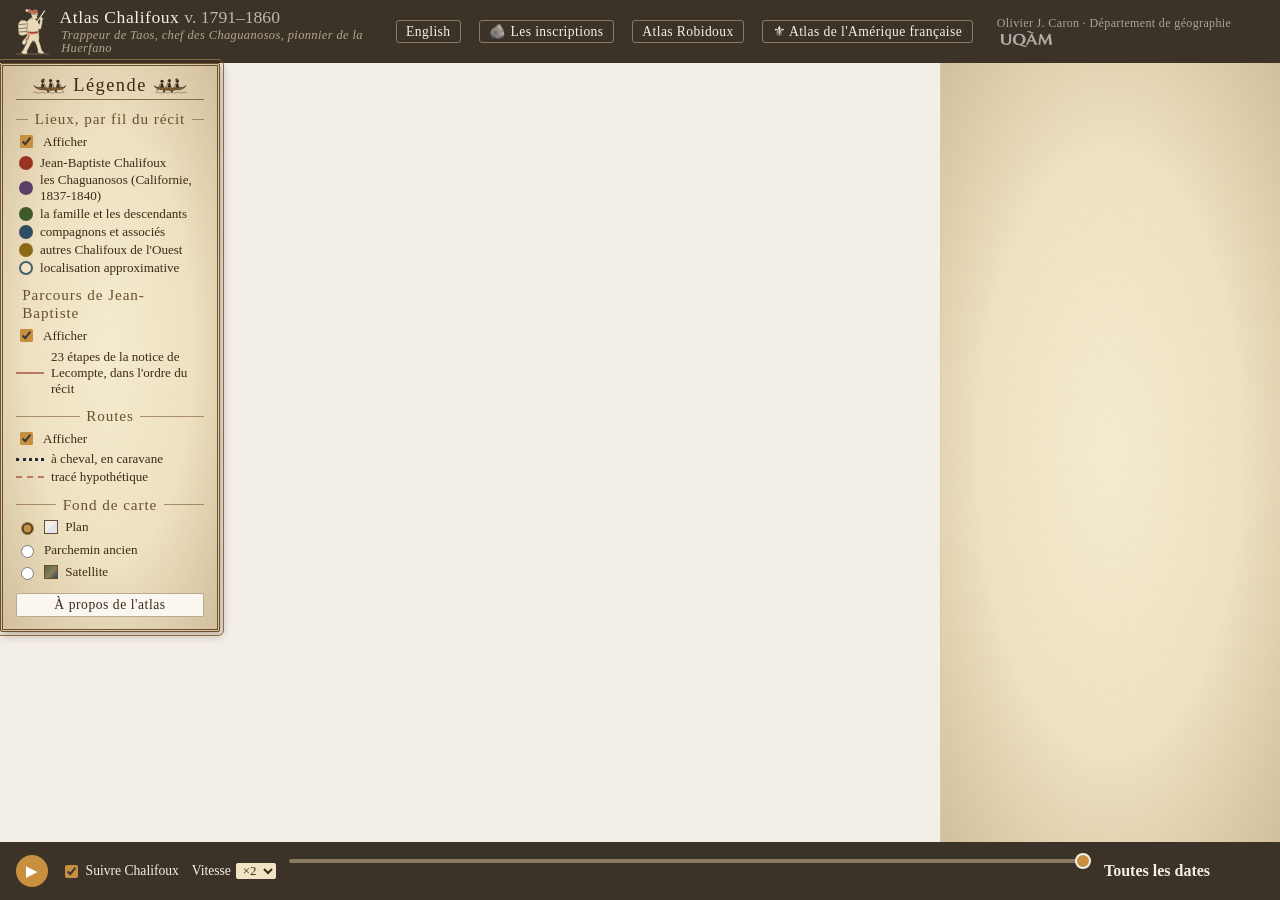
==== index.html @ 0ca5118f "Ajoute le parcours numéroté de Jean-Baptiste (les 23 étapes de la notice de Lecompte, reliées dans l" ====
<!DOCTYPE html>
<html lang="fr">
<head>
  <meta charset="utf-8">
  <meta name="viewport" content="width=device-width, initial-scale=1">
  <title>Atlas géohistorique — Jean-Baptiste Chalifoux (v. 1791–1860)</title>
  <meta name="author" content="Olivier J. Caron, Département de géographie, UQAM">
  <link rel="stylesheet" href="https://unpkg.com/maplibre-gl@5/dist/maplibre-gl.css">
  <link rel="preconnect" href="https://fonts.googleapis.com">
  <link rel="preconnect" href="https://fonts.gstatic.com" crossorigin>
  <link rel="stylesheet" href="https://fonts.googleapis.com/css2?family=IM+Fell+English:ital@0;1&family=IM+Fell+English+SC&display=swap">
  <link rel="icon" href="images/coureur-des-bois.svg" type="image/svg+xml">
  <link rel="stylesheet" href="css/style.css?v=202611192200">
</head>
<body>
  <header class="barre">
    <img class="embleme" src="images/coureur-des-bois-clair.svg" alt="" width="34" height="47" style="filter:none;height:47px">
    <div class="titre">
      <h1>Atlas Chalifoux <span>v. 1791–1860</span></h1>
      <p class="projet">Trappeur de Taos, chef des Chaguanosos, pionnier de la Huerfano</p>
    </div>
    <a class="lien-reseau lien-langue" href="index-en.html" hreflang="en" lang="en" title="English version">English</a>
    <a class="lien-reseau" href="inscriptions.html" title="« B. Chalifou », 1835 : les inscriptions de la piste du Willow Creek">🪨 Les inscriptions</a>
    <a class="lien-reseau" href="https://geolas2023.github.io/Les-Robidoux/" title="Atlas de la famille Robidoux, compagnons de Chalifoux">Atlas Robidoux</a>
    <a class="lien-reseau" href="https://geolas2023.github.io/Atlas-Les-Canadiens-Fran-ais-de-l-Ouest/" title="Accueil du réseau : tous les atlas des francophones d'Amérique du Nord">⚜ Atlas de l'Amérique française</a>
    <p class="credit"><a href="https://professeurs.uqam.ca/professeur/caron.olivier/" target="_blank" rel="noopener" title="Page de professeur, UQAM">Olivier J. Caron</a> · <a href="https://geo.uqam.ca/" target="_blank" rel="noopener" title="Département de géographie de l'UQAM">Département de géographie</a> <a href="https://uqam.ca" title="Université du Québec à Montréal"><img class="logo-uqam" src="images/uqam-logo.svg" alt="UQAM"></a></p>
  </header>

  <main class="contenu">
    <div id="carte" aria-label="Carte interactive">
      <!-- Habillage de la carte (parchemin, bords brûlés, coins, rose des vents) : décor seulement, ne capte pas les clics -->
      <div class="parchemin" aria-hidden="true">
        <span class="coin hg"></span><span class="coin hd"></span><span class="coin bg"></span><span class="coin bd"></span>
        <img class="rose" src="images/rose-des-vents.svg" alt="">
      </div>
      <details id="legende-carte" class="legende-carte" open>
        <summary>Légende</summary>
        <h3>Lieux, par fil du récit</h3>
        <label><input type="checkbox" id="c-lieux" checked> Afficher</label>
        <ul>
          <li><i class="pt baptiste"></i> Jean-Baptiste Chalifoux</li>
          <li><i class="pt chaguanosos"></i> les Chaguanosos (Californie, 1837-1840)</li>
          <li><i class="pt famille"></i> la famille et les descendants</li>
          <li><i class="pt compagnons"></i> compagnons et associés</li>
          <li><i class="pt homonymes"></i> autres Chalifoux de l'Ouest</li>
          <li><i class="pt incertain"></i> localisation approximative</li>
        </ul>
        <h3>Parcours de Jean-Baptiste</h3>
        <label><input type="checkbox" id="c-parcours" checked> Afficher</label>
        <ul>
          <li><i class="ln parcours"></i> 23 étapes de la notice de Lecompte, dans l'ordre du récit</li>
        </ul>
        <h3>Routes</h3>
        <label><input type="checkbox" id="c-trajets" checked> Afficher</label>
        <ul>
          <li><i class="ln terre"></i> à cheval, en caravane</li>
          <li><i class="ln hypo"></i> tracé hypothétique</li>
        </ul>
        <h3>Fond de carte</h3>
        <div class="choix-fond" role="radiogroup" aria-label="Fond de carte">
          <label><input type="radio" name="fond" value="plan" checked><i class="sw plan"></i> Plan</label>
          <label><input type="radio" name="fond" value="parchemin"><i class="sw parchemin"></i> Parchemin ancien</label>
          <label><input type="radio" name="fond" value="satellite"><i class="sw satellite"></i> Satellite</label>
        </div>
        <button type="button" id="btn-apropos" class="btn-apropos">À propos de l'atlas</button>
      </details>
    </div>
    <aside id="panneau" aria-live="polite" aria-label="Journal de bord"></aside>
  </main>

  <footer class="timeline">
    <button id="lecture" aria-label="Lecture">▶</button>
    <label class="suivi" title="La carte suit Chalifoux : envol vers chaque lieu, le cavalier parcourt chaque route"><input type="checkbox" id="suivi" checked> Suivre Chalifoux</label>
    <label class="suivi" title="Vitesse de la visite animée">Vitesse
      <select id="vitesse" aria-label="Vitesse de la visite">
        <option value="1">×1</option>
        <option value="2" selected>×2</option>
        <option value="4">×4</option>
      </select>
    </label>
    <div class="piste">
      <input type="range" id="curseur" min="0" max="814" step="1" value="814" aria-label="Date affichée">
      <div id="graduation" aria-hidden="true"></div>
    </div>
    <output id="date-affichee">Toutes les dates</output>
  </footer>

  <div id="lightbox" class="lightbox" hidden role="dialog" aria-modal="true" aria-label="Photo agrandie">
    <button type="button" id="lb-fermer" class="lb-fermer" aria-label="Fermer">✕</button>
    <button type="button" id="lb-prec" class="lb-nav lb-prec" aria-label="Photo précédente">‹</button>
    <figure class="lb-cadre">
      <img id="lb-image" src="" alt="">
      <figcaption><span id="lb-legende"></span> <a id="lb-ouvrir" href="#" target="_blank" rel="noopener">Ouvrir en taille réelle ↗</a></figcaption>
    </figure>
    <button type="button" id="lb-suiv" class="lb-nav lb-suiv" aria-label="Photo suivante">›</button>
  </div>

  <script src="https://unpkg.com/maplibre-gl@5/dist/maplibre-gl.js"></script>
  <script src="https://cdn.jsdelivr.net/npm/topojson-client@3/dist/topojson-client.min.js"></script>
  <script src="js/fonds.js?v=202611191700"></script>
  <script src="js/app.js?v=202611192200"></script>
  <script src="js/visite.js?v=202611191700"></script>
  <script src="js/langue.js"></script>
</body>
</html>
---- css/style.css ----
/* =====================================================================
   Atlas Chalifoux — même habillage que l'Atlas Aubry
   Bandeau et timeline brun foncé, fond de carte clair, légende en cartouche et journal de bord
   sur parchemin (encre sépia, IM Fell English), accents ocre.
   ===================================================================== */
:root {
  --encre: #3d2a17; --encre-pale: #6b4f2e; --sepia: #8a6a44; --rouge: #8b2e1f; --or: #c8903e;
  --velin: #f1e4c4; --parchemin: #f4efe6; --parchemin-fonce: #e3cfa3; --bois: #3b3328; --bois-clair: #5a4d3c;
  --grain: url("data:image/svg+xml;utf8,<svg xmlns='http://www.w3.org/2000/svg' width='200' height='200'><filter id='n'><feTurbulence type='fractalNoise' baseFrequency='.8' numOctaves='3' stitchTiles='stitch'/><feColorMatrix values='0 0 0 0 .35  0 0 0 0 .25  0 0 0 0 .12  0 0 0 .09 0'/></filter><rect width='100%' height='100%' filter='url(%23n)'/></svg>");
  --taches: url("data:image/svg+xml;utf8,<svg xmlns='http://www.w3.org/2000/svg' width='900' height='700'><filter id='t'><feTurbulence type='fractalNoise' baseFrequency='.006' numOctaves='4' seed='3'/><feColorMatrix values='0 0 0 0 .16  0 0 0 0 .30  0 0 0 0 .40  0 0 0 -1.6 .8'/></filter><rect width='100%' height='100%' filter='url(%23t)'/></svg>");
  --fell: 'IM Fell English', Georgia, 'Times New Roman', serif;
  --fell-sc: 'IM Fell English SC', 'IM Fell English', Georgia, serif;
  --pirate: 'IM Fell English SC', 'IM Fell English', Georgia, serif;
}
* { box-sizing: border-box; }
html, body { margin: 0; height: 100%; font-family: var(--fell); color: var(--encre); background: var(--bois); }
body { display: grid; grid-template-rows: auto 1fr auto; }

/* ---------- Bandeau ---------- */
.barre { display: flex; align-items: center; gap: .7rem; padding: .35rem 1rem; color: var(--velin);
  background: var(--bois) var(--grain); border-bottom: 3px double var(--or); }
.barre h1 { font-family: var(--pirate); font-weight: normal; font-size: 1.9rem; margin: 0; letter-spacing: .04em; color: var(--or);
  text-shadow: 0 1px 0 #000, 0 0 8px rgba(217, 180, 106, .25); }
.barre h1 span { font-family: var(--fell); font-size: 1.05rem; color: var(--velin); opacity: .75; letter-spacing: .08em; }
.barre .titre { display: flex; flex-direction: column; line-height: 1; }
.barre .projet { margin: .15rem 0 0 .1rem; font-family: var(--fell); font-style: italic; font-size: .95rem; color: var(--velin); opacity: .85; letter-spacing: .03em; }
.embleme { height: 45px; width: auto; filter: invert(88%) sepia(30%) saturate(500%) hue-rotate(350deg) brightness(.95); transform-origin: 50% 90%; }
.embleme.tangue { animation: tangage 1.6s ease-in-out infinite alternate; }
.credit { margin: 0 0 0 auto; font-size: .8rem; opacity: .7; letter-spacing: .03em; }
.credit a { color: inherit; text-decoration: none; }
.credit a:hover { text-decoration: underline; }
.barre .lien-reseau { margin-left: auto; color: var(--or); text-decoration: none; font-size: .95rem; letter-spacing: .03em;
  border: 1px solid var(--or); border-radius: 3px; padding: .15rem .6rem; white-space: nowrap; }
.barre .lien-reseau:hover { background: var(--or); color: var(--bois); }
.barre .lien-reseau + .credit { margin-left: .9rem; }
.credit .logo-uqam { height: 1.4em; width: auto; vertical-align: -0.35em; margin-left: .35em; }
@keyframes tangage { from { transform: rotate(-4deg) translateY(0); } to { transform: rotate(4deg) translateY(-2px); } }

/* ---------- Carte et habillage ---------- */
.contenu { display: grid; grid-template-columns: 1fr; min-height: 0; position: relative; }
#carte { min-height: 0; position: relative; background: var(--parchemin); }
.parchemin { position: absolute; inset: 0; pointer-events: none; z-index: 1; }
/* grain du papier et taches d'humidité, mêlés à la carte */
.parchemin::before { content: ''; position: absolute; inset: 0; background-image: var(--grain), var(--taches); background-size: 200px 200px, cover; mix-blend-mode: multiply; opacity: .9; }
/* bords brûlés et cadre à double filet */
.parchemin::after { content: ''; position: absolute; inset: 0; background: url('../images/bords-brules.svg') center / 100% 100% no-repeat; }
.parchemin .coin { position: absolute; width: 64px; height: 64px; background: url('../images/coin.svg') center / contain no-repeat; opacity: .85; }
.coin.hg { top: 18px; left: 20px; }
.coin.hd { top: 18px; right: 20px; transform: scaleX(-1); }
.coin.bg { bottom: 18px; left: 20px; transform: scaleY(-1); }
.coin.bd { bottom: 18px; right: 20px; transform: scale(-1, -1); }
.parchemin .rose { position: absolute; width: 92px; height: 92px; left: 40px; bottom: 50px; opacity: .85; mix-blend-mode: multiply; }
/* hors du parchemin, l'habillage s'efface */
body:not(.fond-parchemin) .parchemin::before, body:not(.fond-parchemin) .parchemin .rose { display: none; }
/* contrôles de MapLibre au-dessus du décor, à l'intérieur des bords brûlés */
#carte .maplibregl-ctrl-top-left, #carte .maplibregl-ctrl-top-right { top: 22px; }
#carte .maplibregl-ctrl-top-left { left: 40px; }
#carte .maplibregl-ctrl-top-right { right: 26px; }
#carte .maplibregl-ctrl-bottom-left { left: 34px; bottom: 26px; }
#carte .maplibregl-ctrl-bottom-right { right: 34px; bottom: 24px; }
#carte .maplibregl-ctrl-group { background: var(--velin); border: 1px solid var(--encre-pale); box-shadow: 1px 2px 6px rgba(15, 30, 40, .4); }
#carte .maplibregl-ctrl-scale { background: rgba(243, 230, 196, .85); border-color: var(--encre); color: var(--encre); font-family: var(--fell); }
#carte .maplibregl-ctrl-attrib { background: rgba(243, 230, 196, .8); font-family: var(--fell); }

/* ---------- Légende : cartouche ---------- */
.legende-carte { max-height: calc(100vh - 260px); overflow-y: auto; width: 222px; padding: .55rem .8rem .7rem; font-size: .84rem;
  background-color: var(--velin); background-image: var(--grain); color: var(--encre); font-family: var(--fell);
  border: 3px double var(--encre-pale); outline: 1px solid var(--sepia); outline-offset: 3px; border-radius: 2px;
  box-shadow: 2px 4px 12px rgba(15, 30, 40, .45); }
.legende-carte summary { font-family: var(--pirate); font-size: 1.45rem; text-align: center; list-style: none; cursor: pointer; color: var(--rouge);
  display: flex; align-items: center; justify-content: center; gap: .4rem; }
.legende-carte summary::-webkit-details-marker { display: none; }
.legende-carte summary::before, .legende-carte summary::after { content: ''; width: 30px; height: 25px; flex: none; background: url('../images/galion.svg') center / contain no-repeat; }
.legende-carte summary::after { transform: scaleX(-1); }
.legende-carte[open] summary { border-bottom: 1px solid var(--sepia); padding-bottom: .2rem; }
.legende-carte:not([open]) { width: auto; }
.legende-carte h3 { font-family: var(--fell-sc); font-weight: normal; font-size: .95rem; letter-spacing: .06em; color: var(--encre-pale);
  margin: .65rem 0 .25rem; display: flex; align-items: center; gap: .4rem; }
.legende-carte h3::before, .legende-carte h3::after { content: ''; flex: 1; border-top: 1px solid var(--sepia); opacity: .7; }
.legende-carte ul { list-style: none; margin: .2rem 0 0; padding: 0; }
.legende-carte li, .legende-carte label { display: flex; align-items: center; gap: .45rem; margin: .12rem 0; }
.legende-carte label { cursor: pointer; }
.legende-carte input { accent-color: var(--rouge); }
.legende-carte .pt { width: 10px; height: 10px; border-radius: 50%; border: 2px solid; box-sizing: content-box; flex: none; margin-left: 3px; }
.pt.combat { background: #8b2a17; border-color: #8b2a17; box-shadow: 0 0 0 2px var(--velin), 0 0 0 3px #8b2a17; }
.pt.fondation { background: #3f5a2a; border-color: #3f5a2a; }
.pt.decouverte { background: #2f4d63; border-color: #2f4d63; }
.pt.port { background: #6b5a3c; border-color: #6b5a3c; }
.pt.vie { background: #1f2f3a; border-color: #1f2f3a; }
.pt.incertain { background: var(--velin); border-color: #43606e; border-width: 2.5px; }
.legende-carte .ln { width: 28px; height: 0; flex: none; }
.ln.mer { border-top: 2.5px dashed #8b2a17; }
.ln.terre { border-top: 3px dotted #1f2f3a; }
.ln.hypo { border-top: 2px dashed rgba(139, 42, 23, .55); }
.choix-fond { display: grid; gap: .15rem; }
.btn-apropos { width: 100%; margin-top: .7rem; font-family: var(--fell-sc); letter-spacing: .04em; font-size: .85rem; cursor: pointer;
  background: var(--parchemin-fonce); color: var(--encre); border: 1px solid var(--encre-pale); border-radius: 2px; padding: .2rem .4rem;
  box-shadow: inset 0 0 0 2px var(--velin), inset 0 0 0 3px rgba(67, 96, 110, .45); }
.btn-apropos:hover { background: var(--rouge); color: var(--velin); }
.legende-carte .sw { width: 14px; height: 14px; border: 1px solid var(--encre-pale); flex: none; }
.sw.parchemin { background: linear-gradient(135deg, #c9dcdc 50%, #e4d3a8 50%); }
.sw.plan { background: linear-gradient(135deg, #f2efe9 50%, #dfe6ee 50%); }
.sw.satellite { background: linear-gradient(135deg, #4d6b3c 0%, #8a7f5a 55%, #2f4a63 100%); }

/* ---------- Journal de bord (panneau) ---------- */
/* Journal de bord en fenêtre flottante : n'apparaît qu'au clic sur un lieu ou une route */
#panneau { position: absolute; z-index: 3; top: 26px; left: 88px; width: min(380px, calc(100% - 110px)); max-height: calc(100% - 90px);
  border: 3px double var(--encre-pale); outline: 1px solid var(--sepia); outline-offset: 3px; border-radius: 2px;
  box-shadow: 4px 8px 24px rgba(15, 30, 40, .55); display: none; }
#panneau.ouvert { display: block; animation: deroule .22s ease-out; }
@keyframes deroule { from { opacity: 0; transform: translateY(-8px) scale(.98); } to { opacity: 1; transform: none; } }
#panneau .fermer { position: sticky; top: -1.3rem; float: right; margin: -.6rem -.9rem 0 .4rem; z-index: 1; width: 1.8rem; height: 1.8rem;
  border: 1px solid var(--encre-pale); border-radius: 50%; background: var(--velin); color: var(--encre); font-size: 1rem; line-height: 1; cursor: pointer; }
#panneau .fermer:hover { background: var(--rouge); color: var(--velin); border-color: var(--rouge); }
#panneau { overflow-y: auto; padding: 1.3rem 1.5rem 1.5rem; font-size: 1.03rem; line-height: 1.5;
  background-color: var(--velin);
  background-image: var(--grain), radial-gradient(ellipse at 50% 40%, rgba(250, 252, 245, .6) 0%, rgba(250, 252, 245, 0) 60%),
    radial-gradient(ellipse at center, rgba(0, 0, 0, 0) 55%, rgba(40, 70, 90, .32) 100%);
}
#panneau h2 { font-family: var(--pirate); font-weight: normal; font-size: 1.85rem; line-height: 1.1; text-align: center; color: var(--encre); margin: .1rem 0; }
#panneau .chapitre { font-family: var(--fell-sc); text-align: center; color: var(--rouge); font-size: .88rem; letter-spacing: .05em; margin: 0 0 .3rem; }
#panneau .entree-date { text-align: center; font-style: italic; color: var(--encre-pale); margin: 0 0 .3rem; }
#panneau .filet { text-align: center; color: var(--sepia); margin: .2rem 0 .6rem; display: flex; align-items: center; gap: .6rem; font-size: 1rem; }
#panneau .filet::before, #panneau .filet::after { content: ''; flex: 1; border-top: 1px solid var(--sepia); border-bottom: 1px solid var(--sepia); height: 2px; }
#panneau .meta { text-align: center; margin: .3rem 0 .6rem; }
#panneau .description::first-letter { font-family: var(--pirate); float: left; font-size: 3.3em; line-height: .8; padding: .05em .1em 0 0; color: var(--rouge); }
#panneau p { margin: .5rem 0; }
.badge { display: inline-block; font-family: var(--fell-sc); font-size: .8rem; color: var(--encre-pale); border: 1px solid var(--encre-pale); border-radius: 2px; padding: .02rem .45rem; margin: .1rem; letter-spacing: .03em; }
.badge.certaine { color: #3f5a2a; border-color: #3f5a2a; }
.badge.approximative { color: #8a5a14; border-color: #8a5a14; }
.badge.hypothetique { color: var(--rouge); border-color: var(--rouge); }
.badge.genre { background: var(--encre); color: var(--velin); border-color: var(--encre); }
.badge.genre.combat { background: #8b2a17; border-color: #8b2a17; }
.badge.genre.fondation { background: #3f5a2a; border-color: #3f5a2a; }
.badge.genre.decouverte { background: #2f4d63; border-color: #2f4d63; }
.badge.genre.mer, .badge.genre.cote { background: #8b2a17; border-color: #8b2a17; }
#panneau .note { background: rgba(90, 120, 130, .13); border-left: 3px double var(--sepia); font-style: italic; font-size: .93rem; padding: .45rem .65rem; }
#panneau .note strong { font-style: normal; font-family: var(--fell-sc); font-weight: normal; }
#panneau .sources { border-top: 1px solid var(--sepia); margin-top: 1rem; padding-top: .5rem; font-size: .88rem; color: var(--encre-pale); }
#panneau .sources strong { font-family: var(--fell-sc); font-weight: normal; }
#panneau .avertissement { background: rgba(90, 120, 130, .1); border: 1px dashed var(--sepia); padding: .5rem; font-style: italic; font-size: .9rem; }

/* ---------- Timeline ---------- */
.timeline { display: flex; align-items: center; gap: .8rem; padding: .55rem 1rem .4rem; color: var(--velin); flex-wrap: wrap;
  background: var(--bois) var(--grain); border-top: 3px double var(--or); }
.timeline button { background: var(--rouge); border: 2px solid var(--or); color: var(--velin); width: 2.2rem; height: 2.2rem; border-radius: 50%; cursor: pointer; font-size: .95rem; }
.suivi { font-size: .85rem; display: flex; align-items: center; gap: .3rem; cursor: pointer; white-space: nowrap; }
.suivi input { accent-color: var(--or); }
.suivi select { background: var(--velin); color: var(--encre); border: 0; border-radius: 2px; font: inherit; font-size: .8rem; padding: 0 .2rem; }
.piste { flex: 1; min-width: 240px; position: relative; padding-bottom: 1.3rem; }
.piste input[type=range] { -webkit-appearance: none; appearance: none; width: 100%; height: 18px; margin: 0; background: transparent; cursor: pointer; display: block; }
.piste input[type=range]::-webkit-slider-runnable-track { height: 4px; background: repeating-linear-gradient(90deg, var(--or) 0 6px, transparent 6px 10px); border-radius: 2px; }
.piste input[type=range]::-moz-range-track { height: 4px; background: repeating-linear-gradient(90deg, var(--or) 0 6px, transparent 6px 10px); }
.piste input[type=range]::-webkit-slider-thumb { -webkit-appearance: none; width: 18px; height: 18px; margin-top: -7px; border-radius: 50%; background: var(--rouge); border: 2px solid var(--or); box-shadow: 0 0 0 2px var(--bois); }
.piste input[type=range]::-moz-range-thumb { width: 14px; height: 14px; border-radius: 50%; background: var(--rouge); border: 2px solid var(--or); }
#graduation { position: absolute; left: 0; right: 0; top: 16px; height: 1.3rem; }
#graduation .trait { position: absolute; top: 0; width: 1px; height: 7px; background: #b8c9cc; transform: translateX(-50%); }
#graduation .trait.mineur { height: 4px; opacity: .45; }
#graduation .segment-compresse { position: absolute; top: -10px; height: 4px; background: repeating-linear-gradient(90deg, var(--velin) 0 2px, transparent 2px 5px); opacity: .5; }
#graduation .trait.coupure { height: 12px; top: -4px; width: 2px; background: var(--or); transform: translateX(-50%) skewX(-20deg); }
#graduation .annee { position: absolute; top: 7px; font-size: .74rem; transform: translateX(-50%); color: #dfe7e4; cursor: pointer; }
#graduation .annee:hover { color: var(--or); }
#date-affichee { min-width: 10rem; font-family: var(--pirate); font-size: 1.25rem; color: var(--or); }

/* ---------- Navire de la visite animée ---------- */
.marqueur-navire img { width: 58px; height: 48px; display: block; filter: drop-shadow(0 0 2px var(--velin)) drop-shadow(0 0 3px var(--velin)); animation: tangage 1.2s ease-in-out infinite alternate; transform-origin: 50% 90%; }
.marqueur-navire.canot img { width: 62px; height: 36px; }
.marqueur-navire.gauche img { animation-name: tangage-gauche; }
@keyframes tangage-gauche { from { transform: scaleX(-1) rotate(-4deg); } to { transform: scaleX(-1) rotate(4deg) translateY(-2px); } }
@media (prefers-reduced-motion: reduce) { .marqueur-navire img, .embleme.tangue { animation: none; } .marqueur-navire.gauche img { transform: scaleX(-1); } }

@media (max-width: 760px) {
  .credit { display: none; }
  #panneau { top: auto; bottom: 12px; left: 12px; width: calc(100% - 24px); max-height: 55%; }
  .parchemin .rose, .parchemin .coin { display: none; }
  .legende-carte { width: 180px; }
}


/* =====================================================================
   Gabarit de l'Atlas Aubry (surcharges)
   ===================================================================== */
html, body { font-family: Georgia, "Times New Roman", serif; color: #2b2620; background: #f4efe6; }
.barre { background: #3b3328; color: #f4efe6; border-bottom: 0; padding: .5rem 1rem; gap: .6rem; }
.barre h1 { font-family: Georgia, "Times New Roman", serif; font-size: 1.1rem; letter-spacing: .03em; color: #f4efe6; text-shadow: none; }
.barre h1 span { font-family: inherit; font-size: inherit; color: inherit; opacity: .7; letter-spacing: 0; }
.barre .projet { font-size: .78rem; opacity: .65; margin-top: .2rem; }
.embleme { height: 34px; filter: invert(95%) sepia(10%) saturate(300%) hue-rotate(350deg); }
.credit { font-size: .75rem; opacity: .6; }
.barre .lien-reseau { color: #f4efe6; border: 1px solid #8a7a62; font-size: .85rem; }
.barre .lien-reseau:hover { background: #c8903e; border-color: #c8903e; color: #fff; }

/* carte à gauche, journal de bord fixe à droite (comme l'Atlas Aubry) */
.contenu { grid-template-columns: 1fr 340px; }
#carte { background: #f4efe6; }
body:not(.fond-parchemin) .parchemin { display: none; }
#carte .maplibregl-ctrl-top-left, #carte .maplibregl-ctrl-top-right { top: 0; }
#carte .maplibregl-ctrl-top-left { left: 0; }
#carte .maplibregl-ctrl-top-right { right: 0; }
#carte .maplibregl-ctrl-bottom-left { left: 0; bottom: 0; }
#carte .maplibregl-ctrl-bottom-right { right: 0; bottom: 0; }
#carte .maplibregl-ctrl-group { background: #fff; border: 0; box-shadow: 0 0 0 2px rgba(0,0,0,.1); }

.legende-carte { max-height: calc(100vh - 230px); border: 3px double var(--encre-pale); outline: 1px solid var(--sepia); outline-offset: 3px;
  box-shadow: 2px 3px 10px rgba(60, 35, 10, .35); width: 220px; font-size: .82rem;
  background-color: var(--velin); background-image: var(--grain), radial-gradient(ellipse at center, rgba(255, 248, 225, .55) 0%, rgba(255, 248, 225, 0) 60%),
    radial-gradient(ellipse at center, rgba(0, 0, 0, 0) 55%, rgba(110, 70, 30, .22) 100%); }
.legende-carte summary { font-family: var(--fell-sc); font-size: 1.15rem; letter-spacing: .08em; color: var(--encre); }
.legende-carte summary::before, .legende-carte summary::after { width: 34px; height: 20px; background-image: url('../images/canot.svg'); }
.legende-carte input { accent-color: var(--or); }
.btn-apropos { box-shadow: none; background: #faf7f1; border-color: #b9ab92; font-family: var(--fell); }
.btn-apropos:hover { background: var(--or); color: #fff; border-color: var(--or); }

#panneau { position: static; display: block; width: auto; max-height: none; top: auto; left: auto; z-index: auto;
  border: 0; border-left: 1px solid #d6cbb8; outline: 0; border-radius: 0; box-shadow: none; padding: 1rem 1.25rem; font-size: 1rem;
  background-color: var(--velin); background-image: var(--grain), radial-gradient(ellipse at center, rgba(255, 248, 225, .55) 0%, rgba(255, 248, 225, 0) 60%),
    radial-gradient(ellipse at center, rgba(0, 0, 0, 0) 55%, rgba(110, 70, 30, .22) 100%); }
#panneau.ouvert { animation: none; }
#panneau .fermer { position: static; float: right; margin: 0 0 .3rem .5rem; background: #faf7f1; }
#panneau .fermer:hover { background: var(--or); border-color: var(--or); color: #fff; }
#panneau h2 { font-family: var(--fell-sc); font-size: 1.4rem; text-align: left; }
#panneau .chapitre { text-align: left; color: var(--rouge); }
#panneau .entree-date, #panneau .meta { text-align: left; }
#panneau .filet { justify-content: flex-start; }
#panneau .description::first-letter { font-family: var(--fell); color: var(--rouge); }
#panneau .note { background: #efe9dd; border-left: 3px solid #c8903e; font-style: normal; }
#panneau .avertissement { background: #f3e3c3; border: 0; border-radius: 3px; font-style: normal; }

.timeline { background: #3b3328; color: #f4efe6; border-top: 0; padding: .6rem 1rem; }
.timeline button { background: #c8903e; border: 0; color: #fff; width: 2rem; height: 2rem; }
.suivi input { accent-color: #c8903e; }
.piste input[type=range]::-webkit-slider-runnable-track { background: #8a7a62; }
.piste input[type=range]::-moz-range-track { background: #8a7a62; }
.piste input[type=range]::-webkit-slider-thumb { width: 16px; height: 16px; margin-top: -6px; background: #c8903e; border: 2px solid #f4efe6; box-shadow: none; }
.piste input[type=range]::-moz-range-thumb { background: #c8903e; border: 2px solid #f4efe6; }
#graduation .trait { background: #c9bba3; }
#graduation .segment-compresse { background: repeating-linear-gradient(90deg, #c8903e 0 3px, transparent 3px 6px); opacity: .55; }
#graduation .annee { color: #e6dccb; font-family: system-ui, sans-serif; font-size: .7rem; }
#graduation .annee:hover { color: #c8903e; }
#date-affichee { font-family: Georgia, serif; font-weight: bold; font-size: 1rem; color: #f4efe6; }
.marqueur-navire img { filter: drop-shadow(0 0 2px #fff) drop-shadow(0 0 3px #fff); }

@media (max-width: 760px) {
  .contenu { grid-template-columns: 1fr; grid-template-rows: 1fr 40%; }
  #panneau { border-left: 0; border-top: 1px solid #d6cbb8; }
}

/* Fils de l'atlas (couleurs de js/app.js) */
.pt.baptiste { background: #9a3322; border-color: #9a3322; }
.pt.chaguanosos { background: #5b3f6b; border-color: #5b3f6b; }
.pt.famille { background: #3f5a2a; border-color: #3f5a2a; }
.pt.compagnons { background: #2f4d63; border-color: #2f4d63; }
.pt.homonymes { background: #8a6a12; border-color: #8a6a12; }

/* ---------- Photos et documents : vignettes et visionneuse (comme l'Atlas Aubry) ---------- */
#panneau .galerie { display: grid; grid-template-columns: repeat(auto-fill, minmax(120px, 1fr)); gap: .6rem; margin: .8rem 0; }
#panneau .galerie figure { margin: 0; }
#panneau .galerie figcaption { font-size: .78rem; line-height: 1.25; color: var(--encre-pale); margin-top: .25rem; font-style: italic; }
#panneau .vignette { display: block; width: 100%; padding: 3px; background: var(--velin); border: 3px double var(--encre-pale, #6b5a3c); cursor: zoom-in; }
#panneau .vignette img { display: block; width: 100%; height: 110px; object-fit: cover; border: 0; padding: 0; filter: sepia(.15); }
#panneau .vignette:hover { border-color: #9a3322; }
.lightbox { position: fixed; inset: 0; z-index: 1100; background: rgba(25, 18, 10, .88); display: flex; align-items: center; justify-content: center; gap: .5rem; padding: 1rem; }
.lightbox[hidden] { display: none; }
.lb-cadre { margin: 0; max-width: min(1100px, 88vw); max-height: 92vh; display: flex; flex-direction: column; align-items: center; }
.lb-cadre img { max-width: 100%; max-height: 80vh; width: auto; object-fit: contain; background: #fff; border: 4px double #c8b48c; box-shadow: 0 6px 30px rgba(0,0,0,.6); }
.lb-cadre figcaption { color: #f1e4c4; font-style: italic; text-align: center; margin-top: .6rem; font-size: .95rem; max-width: 900px; }
.lb-cadre figcaption a { color: #e6c48f; font-style: normal; margin-left: .5rem; }
.lb-fermer { position: absolute; top: .6rem; right: .9rem; background: transparent; border: 0; color: #f1e4c4; font-size: 1.6rem; cursor: pointer; }
.lb-nav { background: rgba(241, 228, 196, .15); border: 1px solid #c8b48c; color: #f1e4c4; font-size: 2rem; width: 2.6rem; height: 3.6rem; cursor: pointer; border-radius: 3px; flex: none; }
.lb-nav:hover { background: rgba(241, 228, 196, .3); }
.lb-nav[hidden] { display: none; }
@media (max-width: 600px) { .lb-nav { width: 2rem; height: 3rem; font-size: 1.5rem; } }
.barre .lien-reseau + .lien-reseau { margin-left: .5rem; }
#panneau .lien-lettres { margin: .8rem 0; }
#panneau .btn-sv { display: inline-block; background: var(--velin); border: 1px solid var(--sepia); border-radius: 3px; padding: .3rem .7rem; color: var(--encre); text-decoration: none; font-size: .92rem; }
#panneau .btn-sv:hover { background: #ead9b9; }

/* Lien de langue English / Français (pages jumelles index.html / index-en.html) */
.barre .lien-reseau + .lien-langue { margin-left: .6rem; }
.barre .lien-langue + .credit { margin-left: .9rem; }

/* Parcours numéroté de Jean-Baptiste (légende) */
.legende-carte .ln.parcours { border-top: 2px solid #9a3322; opacity: .6; }
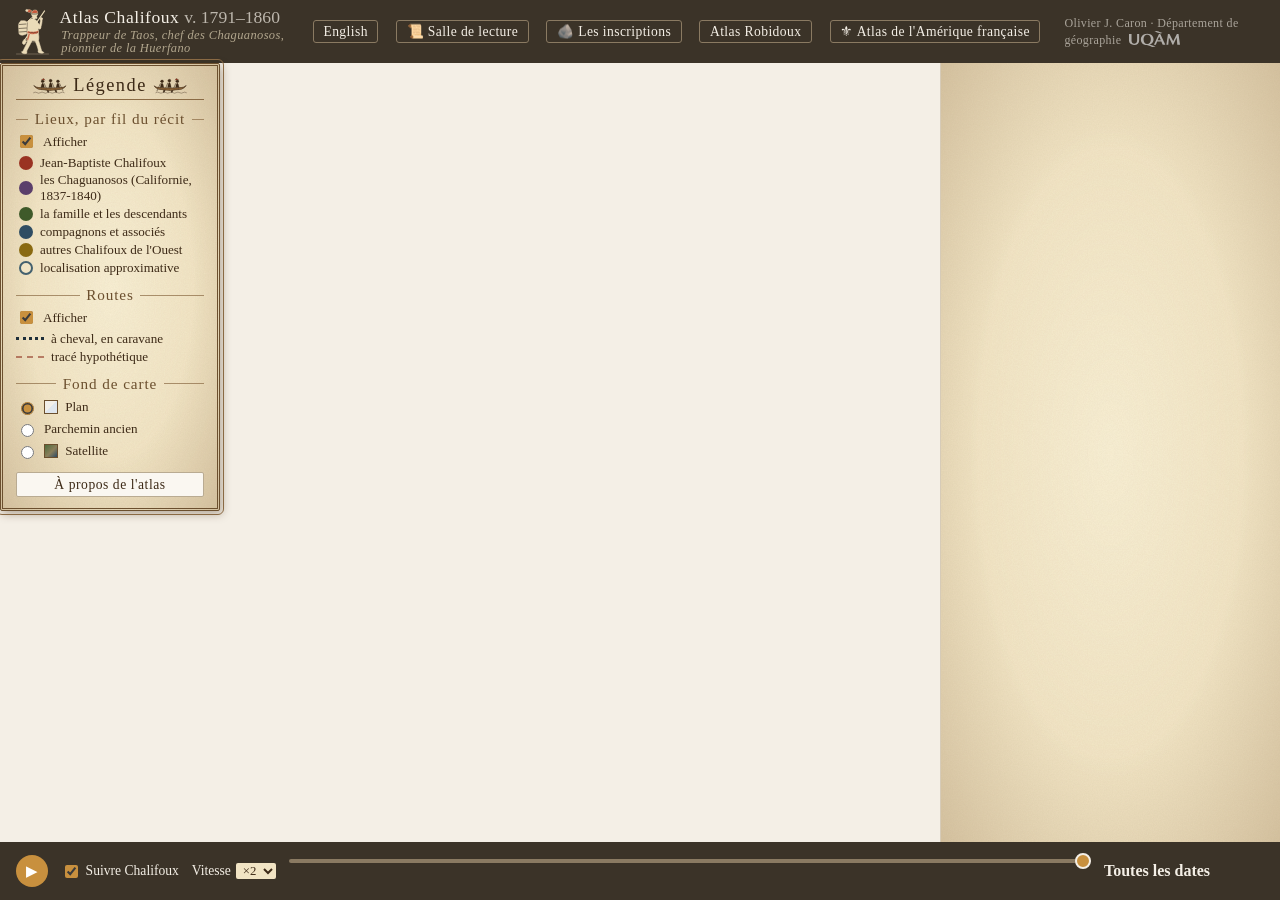
==== commit 043dc4e9: "Salle de lecture, premier onglet : la rencontre avec Agustín Janssens (1837) Contexte de la guerre c" ====
--- a/index.html
+++ b/index.html
@@ -10,7 +10,7 @@
   <link rel="preconnect" href="https://fonts.gstatic.com" crossorigin>
   <link rel="stylesheet" href="https://fonts.googleapis.com/css2?family=IM+Fell+English:ital@0;1&family=IM+Fell+English+SC&display=swap">
   <link rel="icon" href="images/coureur-des-bois.svg" type="image/svg+xml">
-  <link rel="stylesheet" href="css/style.css?v=202611192200">
+  <link rel="stylesheet" href="css/style.css?v=202611191700">
 </head>
 <body>
   <header class="barre">
@@ -20,6 +20,7 @@
       <p class="projet">Trappeur de Taos, chef des Chaguanosos, pionnier de la Huerfano</p>
     </div>
     <a class="lien-reseau lien-langue" href="index-en.html" hreflang="en" lang="en" title="English version">English</a>
+    <a class="lien-reseau" href="salle-de-lecture.html" title="Salle de lecture : les témoignages sur Chalifoux">📜 Salle de lecture</a>
     <a class="lien-reseau" href="inscriptions.html" title="« B. Chalifou », 1835 : les inscriptions de la piste du Willow Creek">🪨 Les inscriptions</a>
     <a class="lien-reseau" href="https://geolas2023.github.io/Les-Robidoux/" title="Atlas de la famille Robidoux, compagnons de Chalifoux">Atlas Robidoux</a>
     <a class="lien-reseau" href="https://geolas2023.github.io/Atlas-Les-Canadiens-Fran-ais-de-l-Ouest/" title="Accueil du réseau : tous les atlas des francophones d'Amérique du Nord">⚜ Atlas de l'Amérique française</a>
@@ -44,11 +45,6 @@
           <li><i class="pt compagnons"></i> compagnons et associés</li>
           <li><i class="pt homonymes"></i> autres Chalifoux de l'Ouest</li>
           <li><i class="pt incertain"></i> localisation approximative</li>
-        </ul>
-        <h3>Parcours de Jean-Baptiste</h3>
-        <label><input type="checkbox" id="c-parcours" checked> Afficher</label>
-        <ul>
-          <li><i class="ln parcours"></i> 23 étapes de la notice de Lecompte, dans l'ordre du récit</li>
         </ul>
         <h3>Routes</h3>
         <label><input type="checkbox" id="c-trajets" checked> Afficher</label>
@@ -98,7 +94,7 @@
   <script src="https://unpkg.com/maplibre-gl@5/dist/maplibre-gl.js"></script>
   <script src="https://cdn.jsdelivr.net/npm/topojson-client@3/dist/topojson-client.min.js"></script>
   <script src="js/fonds.js?v=202611191700"></script>
-  <script src="js/app.js?v=202611192200"></script>
+  <script src="js/app.js?v=202611191700"></script>
   <script src="js/visite.js?v=202611191700"></script>
   <script src="js/langue.js"></script>
 </body>
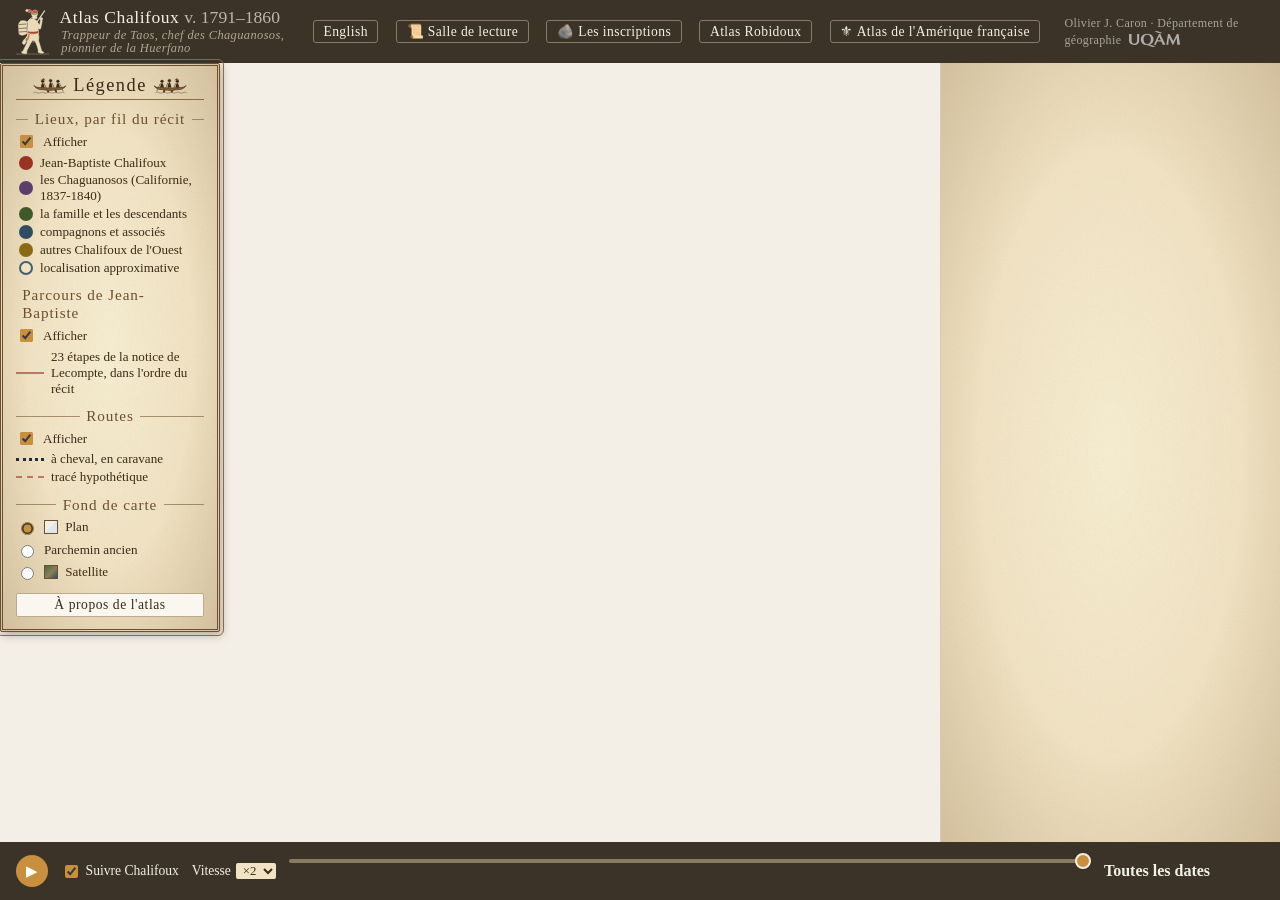
==== commit b84c9406: "Merge pull request #5 from geolas2023/parcours-numerote Parcours numéroté de Jean-Baptiste Chalifoux" ====
--- a/index.html
+++ b/index.html
@@ -10,7 +10,7 @@
   <link rel="preconnect" href="https://fonts.gstatic.com" crossorigin>
   <link rel="stylesheet" href="https://fonts.googleapis.com/css2?family=IM+Fell+English:ital@0;1&family=IM+Fell+English+SC&display=swap">
   <link rel="icon" href="images/coureur-des-bois.svg" type="image/svg+xml">
-  <link rel="stylesheet" href="css/style.css?v=202611191700">
+  <link rel="stylesheet" href="css/style.css?v=202611192200">
 </head>
 <body>
   <header class="barre">
@@ -45,6 +45,11 @@
           <li><i class="pt compagnons"></i> compagnons et associés</li>
           <li><i class="pt homonymes"></i> autres Chalifoux de l'Ouest</li>
           <li><i class="pt incertain"></i> localisation approximative</li>
+        </ul>
+        <h3>Parcours de Jean-Baptiste</h3>
+        <label><input type="checkbox" id="c-parcours" checked> Afficher</label>
+        <ul>
+          <li><i class="ln parcours"></i> 23 étapes de la notice de Lecompte, dans l'ordre du récit</li>
         </ul>
         <h3>Routes</h3>
         <label><input type="checkbox" id="c-trajets" checked> Afficher</label>
@@ -94,7 +99,7 @@
   <script src="https://unpkg.com/maplibre-gl@5/dist/maplibre-gl.js"></script>
   <script src="https://cdn.jsdelivr.net/npm/topojson-client@3/dist/topojson-client.min.js"></script>
   <script src="js/fonds.js?v=202611191700"></script>
-  <script src="js/app.js?v=202611191700"></script>
+  <script src="js/app.js?v=202611192200"></script>
   <script src="js/visite.js?v=202611191700"></script>
   <script src="js/langue.js"></script>
 </body>
